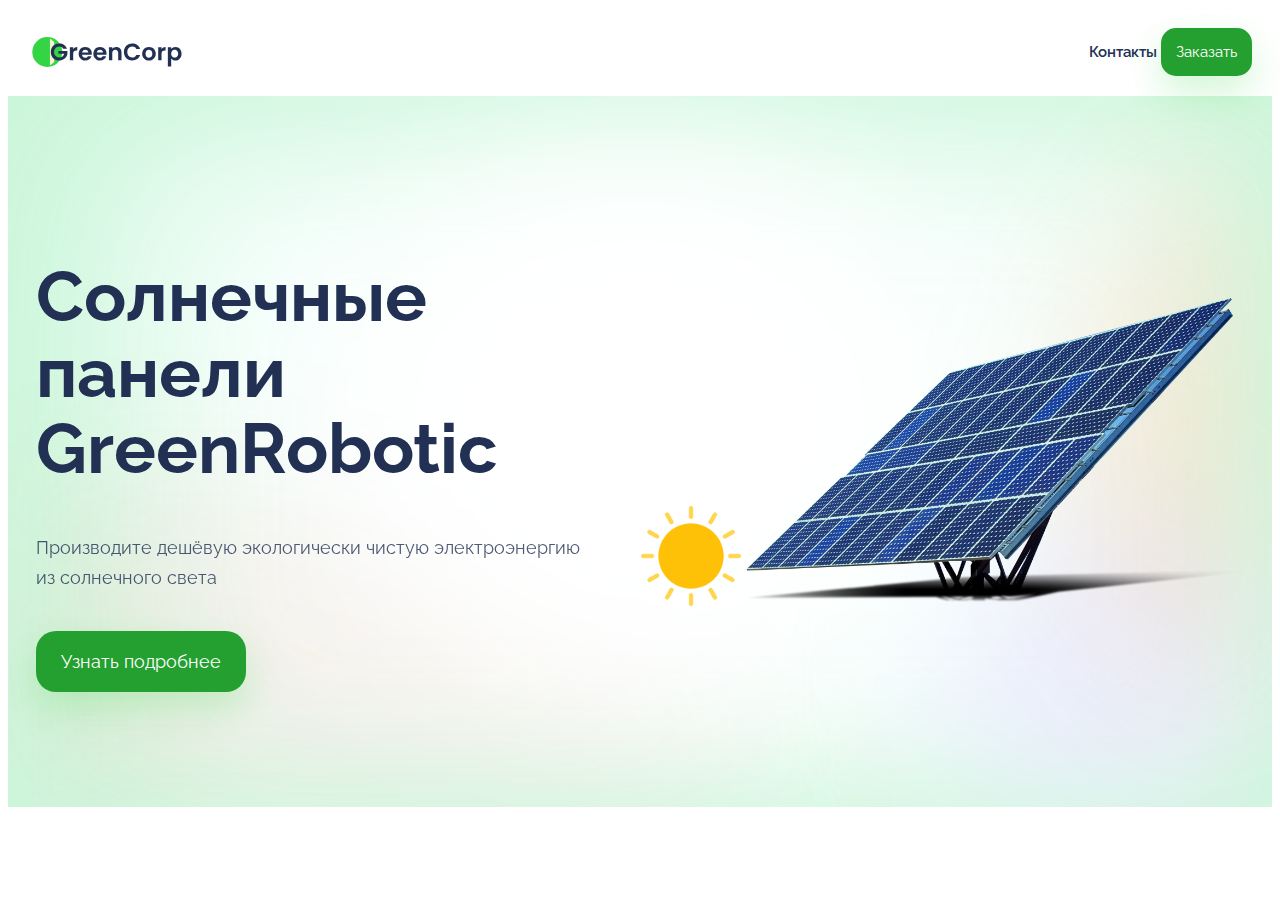
==== index.html @ 037eb900 "Добавили шапку и первую секцию" ====
<!DOCTYPE html>
<html lang="ru">
    <head>
        <title>Солнечные батареи GreenCorp</title>
        <link rel="stylesheet" href="main.css">
        <link href="https://fonts.googleapis.com/css2?family=Raleway:wght@100;300;400;500;600;700;800&display=swap" rel="stylesheet">
    </head>
    <body>
        <header>
            <img class="header_logo" src="img/logo.svg">
            <div class="header_controls">
                <a href="#contacts">Контакты</a>
                <button>Заказать</button>
            </div>
        </header>

        <section class="about">
            <div class="about_info">
                <h1>Солнечные панели GreenRobotic</h1>
                <p>Производите дешёвую экологически чистую электроэнергию из солнечного света</p>
                <button>Узнать подробнее</button>
            </div>
            <div class="about_images">
               <img class="about_sun_image" src="img/sun.png"> 
               <img class="about_image" src="img/solar-panel.png">
            </div>
        </section>
    
    </body>
</html>
---- main.css ----
header {
    display: flex;
    justify-content: space-between;
    align-items: center;
    padding: 20px;
}

body {
    font-family: 'Raleway', sans-serif;
    color: #213053;
}

.header_logo {
    height: 30px;
}

a {
    text-decoration: none;
    color: #213053;
}

header a {
    font-size: 15px;
    font-weight: 600;
}

button {
    font-family: 'Raleway', sans—serif;
    font-size: 15px;
    color: #fff;
    background-color: #23a030;
    border: none;
    border-radius: 15px;
    cursor: pointer;
    box-shadow: 0 16px 36px rgb(52 213 68 / 22%);
    padding: 15px;
  }

.about {
    display: flex;
    justify-content: space-around;
    align-items: center;
    padding-top: 115px;
    padding-bottom: 115px;
    background: url(img/back.png) no-repeat;
    background-size: cover;
    background-position: center;

}
.about h1 {
    font-size: 70px;
    line-height: 76px;
}
.about p {
    font-size: 18px;
    line-height: 30px;
    opacity: 0.8;
}
.about button {
    font-size: 18px;
    border-radius: 20px;
    padding: 20px 25px;
    margin-top: 20px;
}
.about_image {
    width: 500px;
}
.about_sun_image{
    width: 100px;
    height: 100px;
}
.about_info {
    max-width: 550px;
}
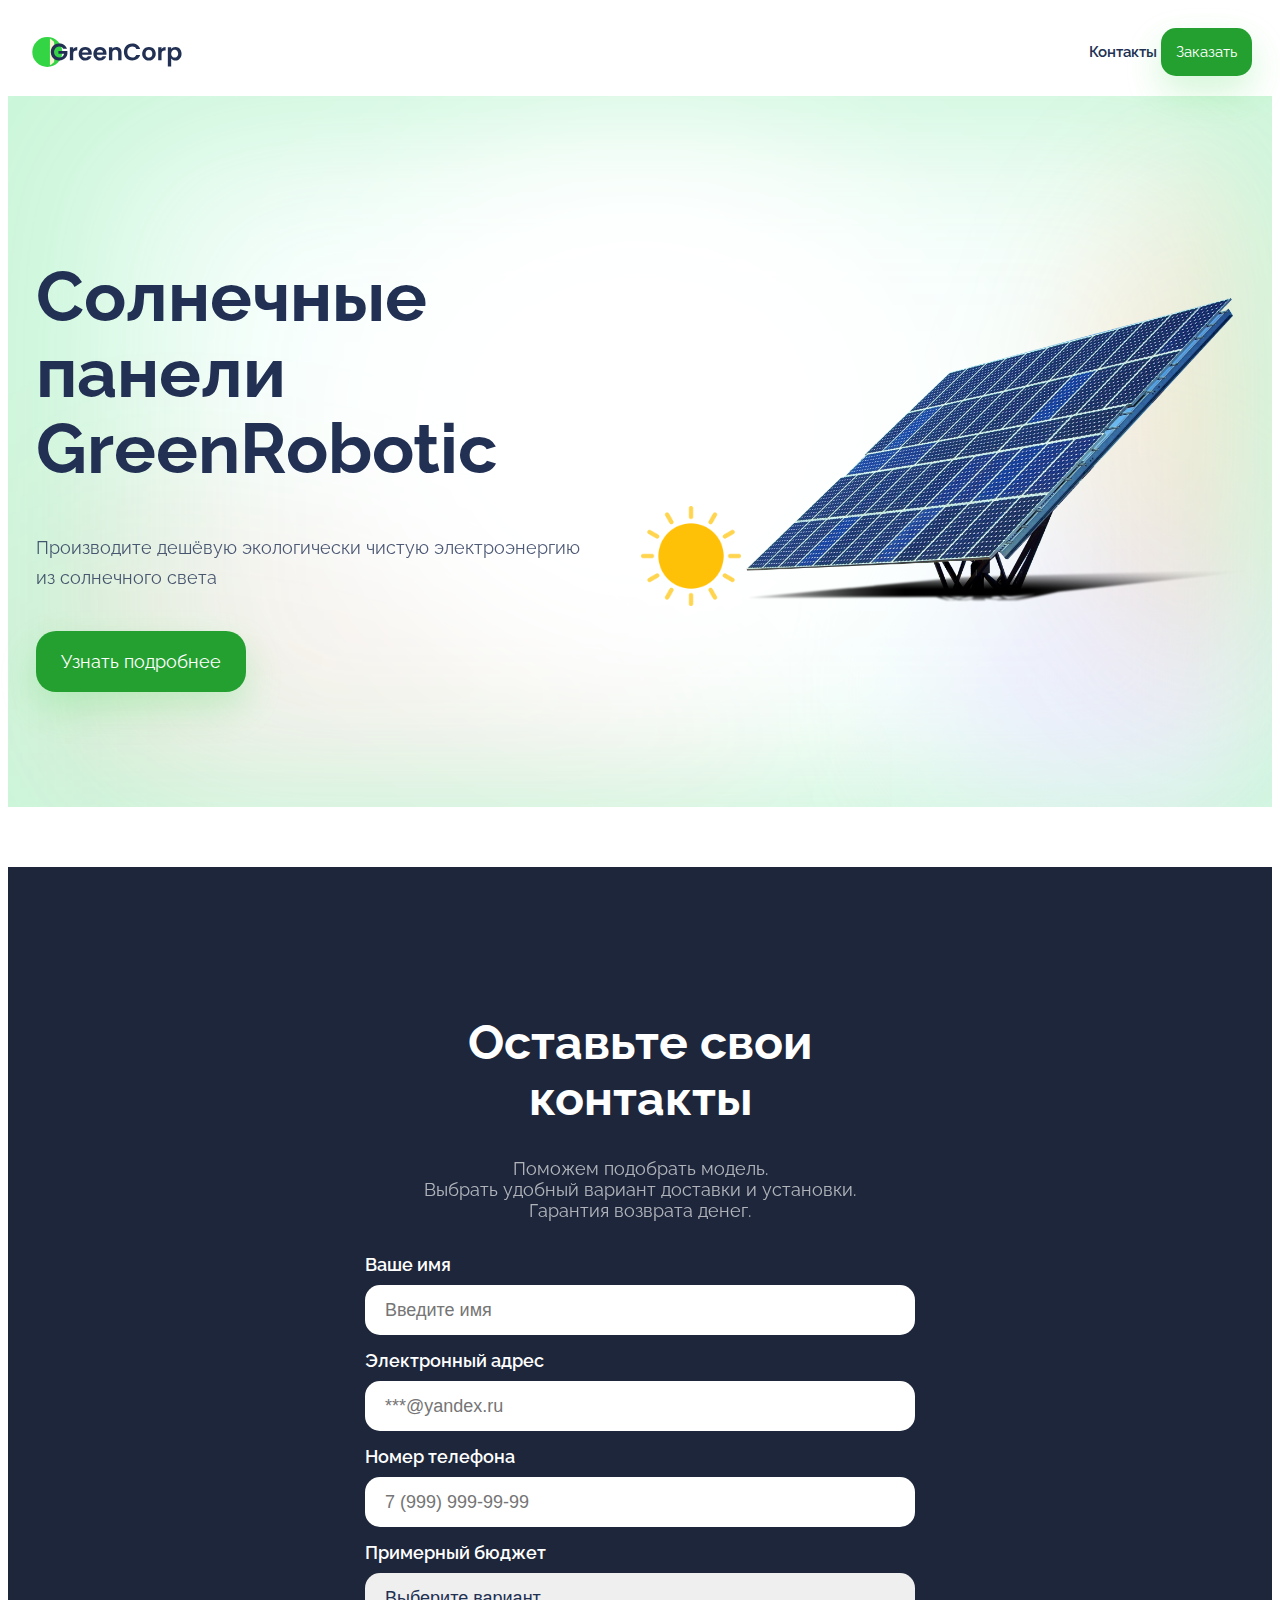
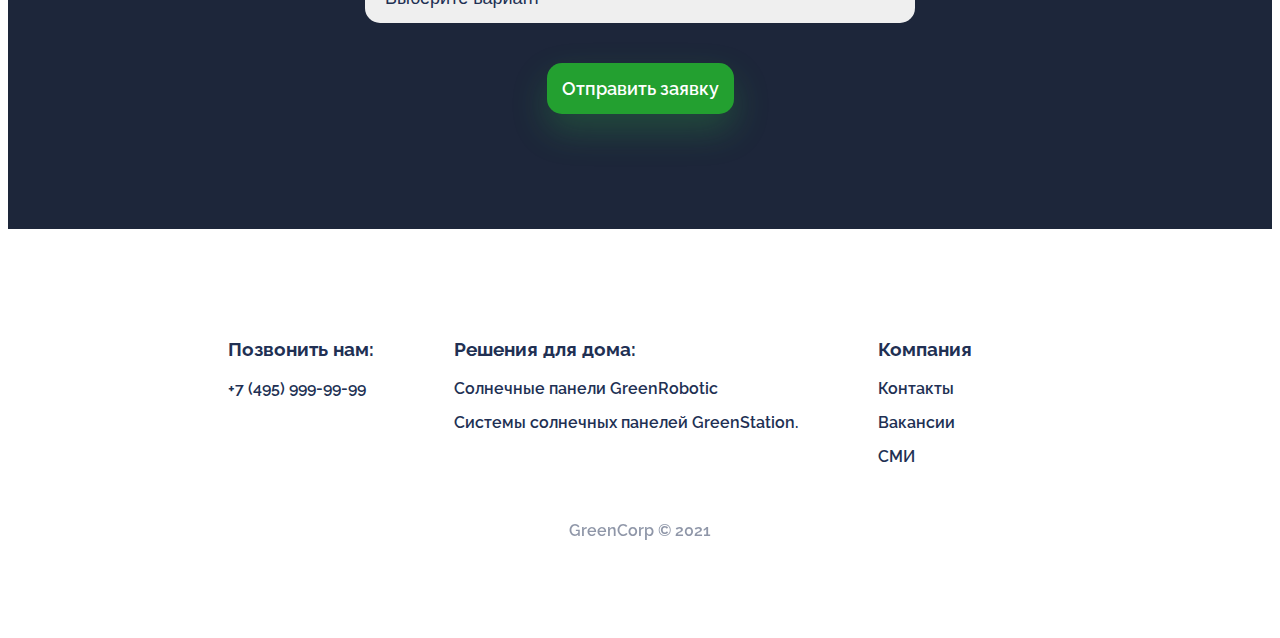
==== commit 0b1afc77: "Вторая версия коммита проекта" ====
--- a/index.html
+++ b/index.html
@@ -1,30 +1,88 @@
 <!DOCTYPE html>
 <html lang="ru">
-    <head>
-        <title>Солнечные батареи GreenCorp</title>
-        <link rel="stylesheet" href="main.css">
-        <link href="https://fonts.googleapis.com/css2?family=Raleway:wght@100;300;400;500;600;700;800&display=swap" rel="stylesheet">
-    </head>
-    <body>
-        <header>
-            <img class="header_logo" src="img/logo.svg">
-            <div class="header_controls">
-                <a href="#contacts">Контакты</a>
-                <button>Заказать</button>
+
+<head>
+    <title>Солнечные батареи GreenCorp</title>
+    <link rel="stylesheet" href="main.css">
+    <link href="https://fonts.googleapis.com/css2?family=Raleway:wght@100;300;400;500;600;700;800&display=swap"
+        rel="stylesheet">
+</head>
+
+<body>
+    <header>
+        <img class="header_logo" src="img/logo.svg">
+        <div class="header_controls">
+            <a href="#contacts">Контакты</a>
+            <button>Заказать</button>
+        </div>
+    </header>
+
+    <section class="about">
+        <div class="about_info">
+            <h1>Солнечные панели GreenRobotic</h1>
+            <p>Производите дешёвую экологически чистую электроэнергию из солнечного света</p>
+            <button>Узнать подробнее</button>
+        </div>
+        <div class="about_images">
+            <img class="about_sun_image" src="img/sun.png">
+            <img class="about_image" src="img/solar-panel.png">
+        </div>
+    </section>
+
+    <section class="form">
+        <div class="form__container">
+            <h1>Оставьте свои контакты</h1>
+            <p>Поможем подобрать модель.
+                <br> Выбрать удобный вариант доставки и установки.
+                <br>Гарантия возврата денег.
+            </p>
+            <form>
+                <div class="form__group">
+                    <label for="name">Ваше имя</label>
+                        <input type="text" placeholder="Введите имя" id="name">
+                    <label for="email">Электронный адрес</label>
+                        <input type="email" placeholder="***@yandex.ru" id="email">
+                    <label for="name">Номер телефона</label>
+                    <input type="phone" placeholder="7 (999) 999-99-99" id="phone">
+                    <label for="budget">Примерный бюджет</label>
+                    <select id="budget">
+                        <option>Выберите вариант</option>
+                        <option value="10-30">10 000₽ – 30 000₽</option>
+                        <option value="30-60">30 000₽ – 60 000₽</option>
+                        <option value="60-100">60 000₽ – 100 000₽</option>
+                        <option value="100+">100 000₽ </option>
+                    </select>
+                </div>
+                <button type="submit" class="form__submit">Отправить заявку</button>
+            </form>
+        </div>
+    </section>
+    <footer>
+        <div class="footer__container">
+            <div class="footer_group">
+                <h3>Позвонить нам:</h3>
+                <div class="footer_links">
+                    <a href="tel:74959999999">+7 (495) 999-99-99</a>
+                </div>
             </div>
-        </header>
+            <div class="footer_group">
+                <h3>Решения для дома:</h3>
+                <div class="footer_links">
+                    <a href="#">Солнечные панели GreenRobotic</a>
+                    <a href="#">Системы солнечных панелей GreenStation.</a>
+                </div>
+            </div>
+            <div class="footer_group">
+                <h3>Компания</h3>
+                <div class="footer_links">
+                    <a href="#">Контакты</a>
+                    <a href="#">Вакансии</a>
+                    <a href="#">СМИ</a>
+                </div>
+            </div>
+        </div>
+        <div class="footer__copyright">GreenCorp © 2021</div>
+    </footer>
+</body>
 
-        <section class="about">
-            <div class="about_info">
-                <h1>Солнечные панели GreenRobotic</h1>
-                <p>Производите дешёвую экологически чистую электроэнергию из солнечного света</p>
-                <button>Узнать подробнее</button>
-            </div>
-            <div class="about_images">
-               <img class="about_sun_image" src="img/sun.png"> 
-               <img class="about_image" src="img/solar-panel.png">
-            </div>
-        </section>
-    
-    </body>
 </html>--- a/main.css
+++ b/main.css
@@ -34,7 +34,13 @@
     cursor: pointer;
     box-shadow: 0 16px 36px rgb(52 213 68 / 22%);
     padding: 15px;
+    transition: background-color 0.3s ease-in;
   }
+
+button:hover {
+    background-color: #f6980c;
+    box-shadow: rgba(246 152 12 / 20%);
+}
 
 .about {
     display: flex;
@@ -71,4 +77,91 @@
 }
 .about_info {
     max-width: 550px;
+}
+
+.form__container {
+    width: 550px;
+}
+.form {
+    background-color: #1D263A;
+    color: #fff;
+    padding-top: 115px;
+    padding-bottom: 115px;
+    text-align: center;
+    display: grid;
+    justify-content: center;
+    align-items: center;
+    grid-gap: 20px;
+    margin-top: 60px;
+}
+.form h1{
+    font-size: 48px;
+}
+.form p {
+    font-size: 18px;
+    opacity: 0.65;
+}
+.form__group {
+    display: flex;
+    flex-direction: column;
+    text-align: left;
+}
+.form label {
+    font-size: 18px;
+    font-weight: 600; 
+    margin-bottom: 10px; 
+    margin-top: 15px;  
+}
+.form input {
+    font-size: 18px;
+    color: #213053;
+    height: 50px;
+    padding: 0px 20px;
+    border: none;
+    border-radius: 15px;
+    outline: none;
+}
+.form select {
+    font-size: 18px;
+    color: #213053;
+    height: 50px;
+    padding: 0px 20px;
+    border: none;
+    border-radius: 15px;
+    appearance: none;
+    outline: none;
+}
+.form__submit{
+    font-size: 18px;
+    font-weight: 600; 
+    margin-top: 40px;   
+}
+footer{
+    padding: 90px 20px;
+    font-size: 16px;
+    font-weight: 600;
+}
+.footer__container{
+    display: flex;
+    justify-content: center;
+}
+.footer__copyright {
+    text-align: center;
+    padding-top: 40px;
+    opacity: 0.5;
+}
+.footer_group{
+    margin-right: 80px;
+}
+footer_group h3 {
+    margin-bottom: 30px;
+    font-size: 16px;
+    opacity: 0.7;
+}
+.footer_links {
+    display: flex;
+    flex-direction: column;
+}
+.footer_links a {
+    margin-bottom: 15px;
 }